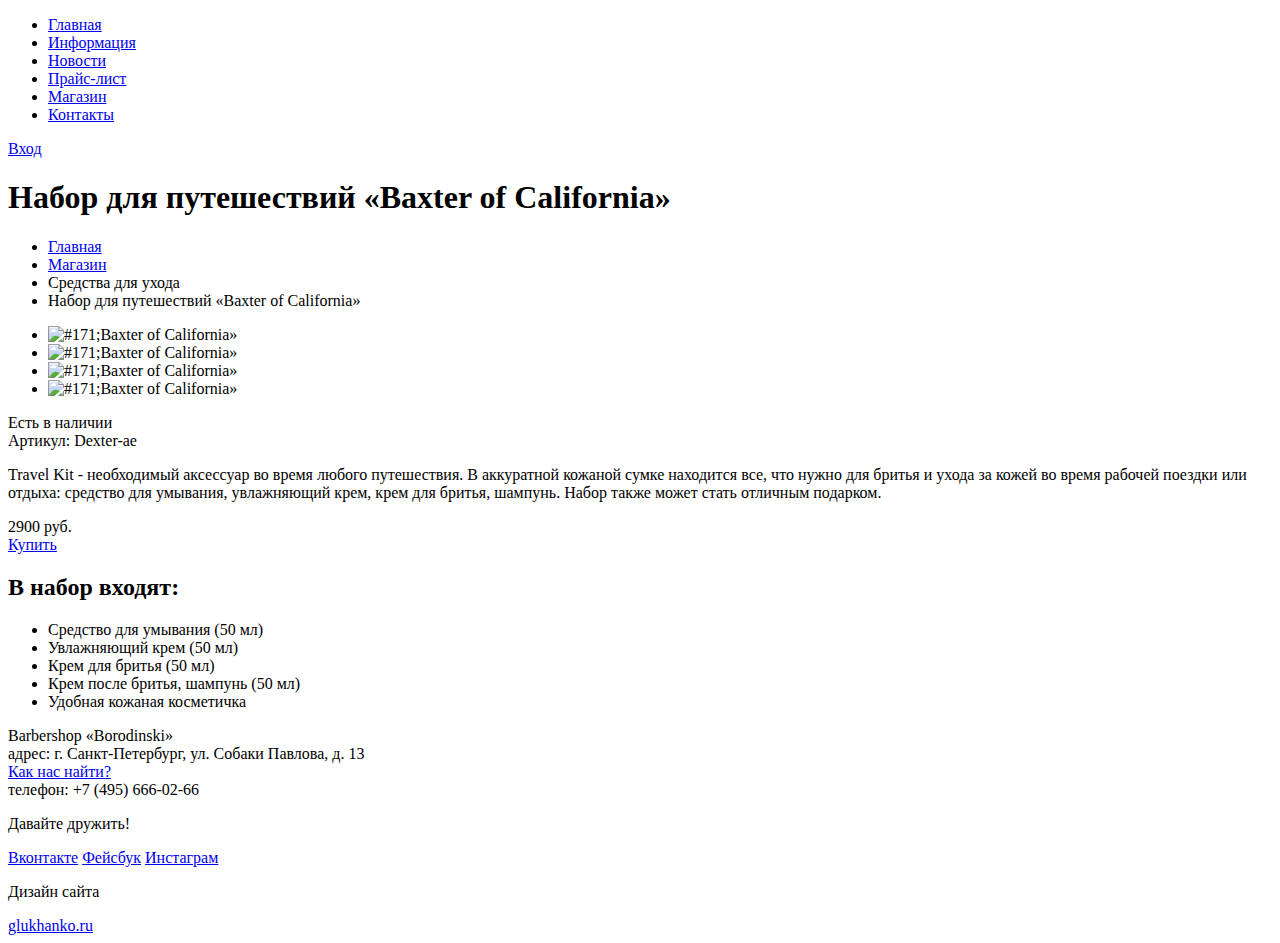
==== item.html @ 538d170b "Add files via upload" ====
<!DOCTYPE html>
<html>
  <head>
    <meta charset="utf-8">
    <title>Item</title>
    <link href='http://fonts.googleapis.com/css?family=PT+Sans+Narrow:700&subset=latin,cyrillic-ext' rel='stylesheet' type='text/css'>
    <link href="css/normalize.css" rel="stylesheet" type="text/css">
    <link href="css/style.css" rel="stylesheet" type="text/css">
    <base href="http://barbershop-borodinski.ru/gancheva/barbershop/">
  </head>
  <body class="item-page">
    <header class="main-header">
      <div class="container clearfix">
        <nav class="main-navigation">
          <ul>
            <li>
              <a href="index.html">Главная</a>
            </li>
            <li>
              <a href="#">Информация</a>
            </li>
            <li>
              <a href="#">Новости</a>
            </li>
            <li>
              <a href="price.html">Прайс-лист</a>
            </li>
            <li class="active">
              <a href="shop.html">Магазин</a>
            </li>
            <li>
              <a href="#">Контакты</a>
            </li>
          </ul>
        </nav>
        <div class="user-block">
          <a href="#" class="login">Вход</a>
        </div>    
      </div>
    </header>
    <div class="container">
      <div class="inner-page-title">
        <h1>Набор для путешествий &#171;Baxter of California&#187;</h1>
        <ul class="breadcrumbs">
          <li>
            <a href="index.html">Главная</a>
          </li>
          <li>  
            <a href="shop.html">Магазин</a>
          </li>
          <li>Средства для ухода</li>
          <li  class="current">Набор для путешествий &#171;Baxter of California&#187;</li>
        </ul>    
      </div>
      <div class="inner-content-columns clearfix">
        <div class="item-column-left">
          <ul class="screens">
            <li>
            <img src="images/item_preview_big.jpg" width="460" height="499" alt="#171;Baxter of California&#187;">
            </li>
            <li>
            <img src="images/item_preview_1.jpg" width="140" height="149" alt="#171;Baxter of California&#187;">
            </li>
            <li>
            <img src="images/item_preview_2.jpg" width="140" height="149" alt="#171;Baxter of California&#187;">
            </li>
            <li>
            <img src="images/item_preview_3.jpg" width="140" height="149" alt="#171;Baxter of California&#187;">
            </li>
          </ul>  
        </div> 
        <div class="item-column-right"> 
          <div class="item-about-info">
            <div class="item-present">Есть в наличии</div>
            <div class="item-number">Артикул: Dexter-ae</div>
          </div>
          <div class="item-info">
            <p>Travel Kit - необходимый аксессуар во время любого путешествия. В аккуратной кожаной сумке находится все, что нужно для бритья и ухода за кожей во время рабочей поездки или отдыха: средство для умывания, увлажняющий крем, крем для бритья, шампунь. Набор также может стать отличным подарком.</p>
            <div class="item-price-block">
              <div class="item-price">2900 руб.</div>
              <a class="item-price-btn" href="#">Купить</a>
            </div>
          </div>  
          <h2 class="kit-structure">В набор входят:</h2>
          <ul class="features-list">
            <li>Средство для умывания (50 мл)</li>
            <li>Увлажняющий крем (50 мл)</li> 
            <li>Крем для бритья (50 мл)</li>
            <li>Крем после бритья, шампунь (50 мл)</li>
            <li>Удобная кожаная косметичка</li>
          </ul>    
        </div>
      </div>
    </div>
    <footer class="main-footer">
      <div class="container clearfix">
        <section class="footer-contacts">
          Barbershop «Borodinski»<br>
          адрес: г. Санкт-Петербург, ул. Собаки Павлова, д. 13<br>
          <a href="#">Как нас найти?</a><br>
          телефон: +7 (495) 666-02-66
        </section>
        <section class="footer-social">
          <p>Давайте дружить!</p>
          <a href="#" class="social-btn social-btn-vk">Вконтакте</a>
          <a href="#" class="social-btn social-btn-fb">Фейсбук</a>
          <a href="#" class="social-btn social-btn-inst">Инстаграм</a>
        </section>
        <section class="footer-copyright">
          <p>Дизайн сайта</p>
          <a href="#" class="btn">glukhanko.ru</a>
        </section>
      </div>
    </footer>
  </body>
</html>
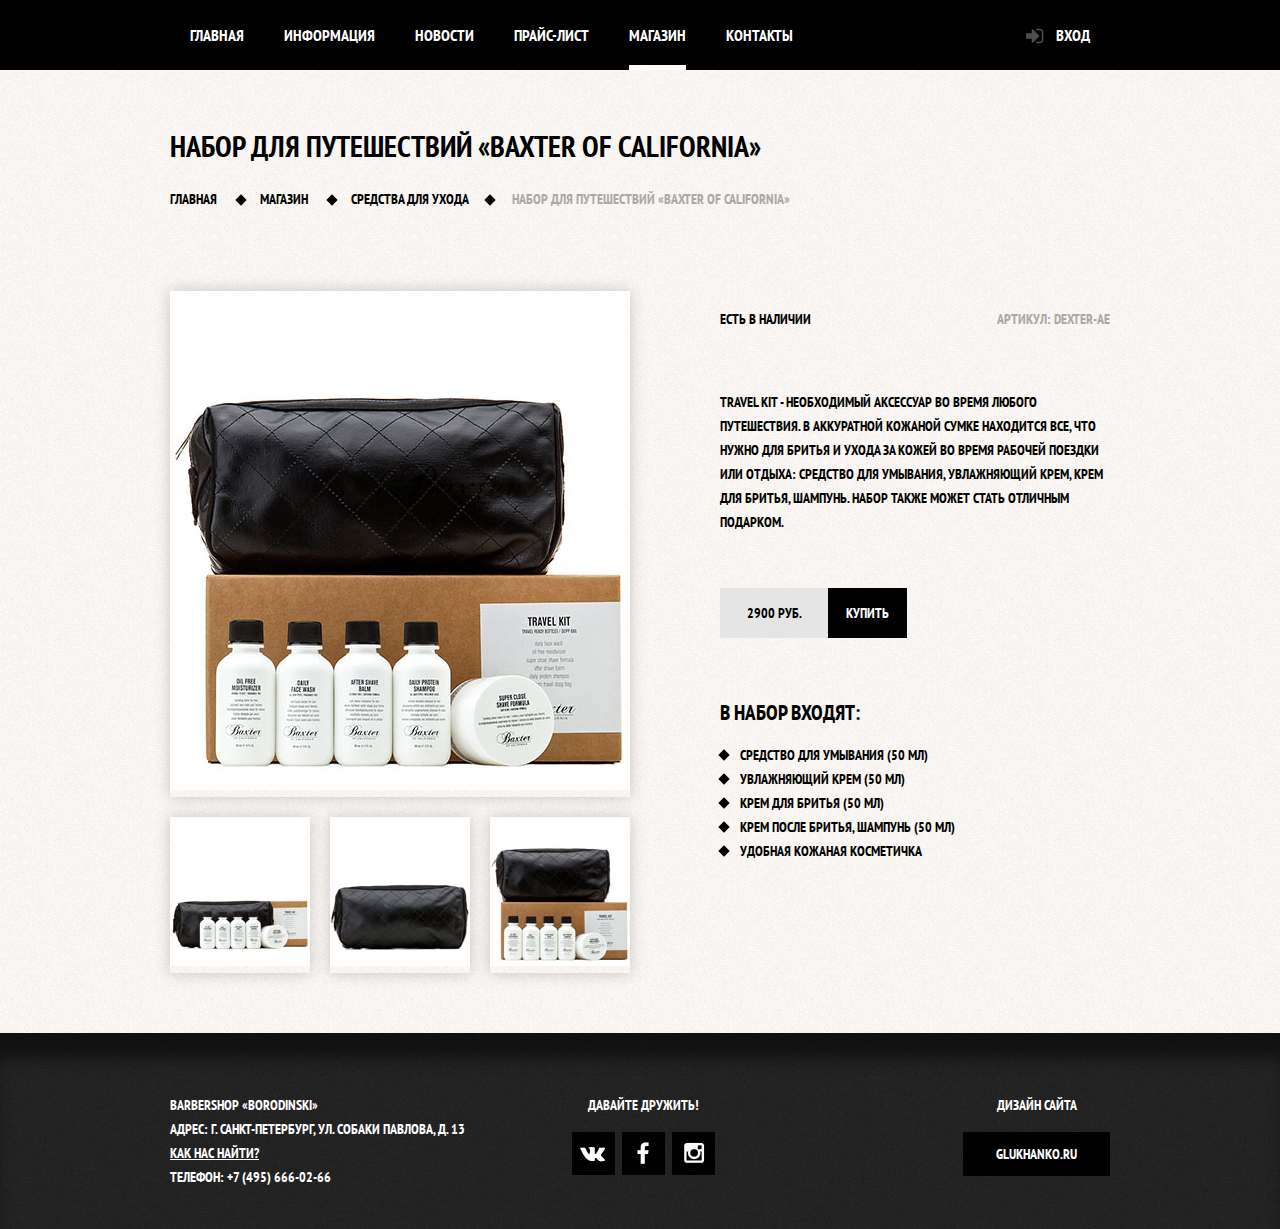
==== commit f925a896: "Update item.html" ====
--- a/item.html
+++ b/item.html
@@ -3,10 +3,9 @@
   <head>
     <meta charset="utf-8">
     <title>Item</title>
-    <link href='http://fonts.googleapis.com/css?family=PT+Sans+Narrow:700&subset=latin,cyrillic-ext' rel='stylesheet' type='text/css'>
+    <link href='https://fonts.googleapis.com/css?family=PT+Sans+Narrow:700&subset=latin,cyrillic-ext' rel='stylesheet' type='text/css'>
     <link href="css/normalize.css" rel="stylesheet" type="text/css">
     <link href="css/style.css" rel="stylesheet" type="text/css">
-    <base href="http://barbershop-borodinski.ru/gancheva/barbershop/">
   </head>
   <body class="item-page">
     <header class="main-header">
--- a/css/style.css
+++ b/css/style.css
@@ -0,0 +1,999 @@
+body {
+  min-width: 960px;
+  font-family: "PT Sans Narrow", sans-serif;
+  font-size: 14px;
+  line-height: 24px;
+  font-weight: 700;
+  text-transform: uppercase;
+  color: #fff;
+  background: #111 url("../images/bg.jpg") no-repeat center top;
+}
+.inner-page {
+  background: #f8f3f0 url("../images/index_bg.png") repeat;
+  color: #000;
+}
+
+.clearfix:after {
+  content: '';
+  display: table;
+  clear: both;
+}
+
+.container {
+  width: 940px;
+  margin: 0 auto;
+  padding: 0 10px;
+}
+
+.main-header {
+  margin-bottom: 60px;
+  background: #000;
+  color: #fff;
+}
+
+.main-navigation {
+  float: left;
+  width: 780px;
+}
+
+.main-navigation ul {
+  margin: 0;
+  padding: 0;
+  font-size: 0;
+  list-style: none;
+}
+
+.main-navigation li {
+  display: inline-block;
+  font-size: 16px;
+  line-height: 20px;
+  vertical-align: top;
+}
+
+.main-navigation a {
+  color: #fff;
+  text-decoration: none;
+  padding: 25px 20px;
+  display: block;
+}
+
+.main-navigation a:hover {
+  background: #242424;
+}
+
+.main-navigation .active a {
+  position: relative;
+}
+
+.main-navigation .active a:hover {
+  background: none;
+}
+
+.main-navigation .active a:after {
+  content: "";
+  position: absolute;
+  bottom: 0;
+  left: 20px;
+  right: 20px;
+  height: 5px;
+  background: white;
+}
+.user-block {
+  float: right;
+  max-width: 140px;
+}
+
+.login{
+  position: relative;
+  display: block;
+  padding: 25px 0;
+  padding-left: 50px;
+  padding-right: 20px;
+  font-size: 16px;
+  line-height: 20px;
+  color: #fff;
+  text-decoration: none;
+}
+
+.login:active,
+.login:hover {
+  background: #242424;
+}
+
+.login:before {
+  content: " ";
+  position: absolute;
+  top: 28px;
+  left: 20px;
+  height: 16px;
+  width: 18px;
+  background: url("../images/all_sprite_img2.png") no-repeat;
+  background-position:  -236px 0;
+}
+
+.login:hover:before {
+  background-position: -274px 0;
+}
+
+.inner-page .main-header {
+  margin-bottom: 55px;
+}
+
+.inner-page-title {
+  margin-bottom: 55px;
+}
+
+.inner-page-title h1 {
+  margin: 0;
+  margin-bottom: 20px;
+  padding: 0;
+  font-size: 30px;
+  line-height: 42px;
+}
+
+.breadcrumbs {
+  margin: 0;
+  padding: 0;
+  list-style: none;
+}
+
+.breadcrumbs li {
+  position: relative;
+  display: inline;
+  padding-right: 40px;
+}
+
+.breadcrumbs li:after {
+  content: "";
+
+  position: absolute;
+  top: 6px;
+  right: 15px;
+
+  width: 8px;
+  height: 8px;
+
+  background: #000;
+  transform: rotate(45deg);
+}
+
+.breadcrumbs a {
+  text-decoration: none;
+  color: #000;
+}
+
+.breadcrumbs a:hover {
+  text-decoration: underline;
+}
+
+.breadcrumbs .current {
+  color: #aba9a7;
+}
+
+.breadcrumbs .current:after {
+  display: none;
+}
+
+.inner-content {
+  margin-bottom: 75px;
+}
+
+.inner-content h2 {
+  margin-top: 60px;
+  margin-bottom: 30px;
+  font-size: 24px;
+  line-height: 30px;
+}
+
+.inner-content p {
+  margin: 14px 0;
+}
+
+.inner-content table {
+  border-collapse: collapse;
+}
+
+.inner-content td {
+  padding: 10px 15px;
+  border: 2px solid black;
+}
+
+.price-slogan {
+  margin-top: 55px;
+  margin-bottom: 65px;
+
+  text-align: center;
+}
+
+.price-slogan h2 {
+  position: relative;
+  z-index:2;
+  display: inline;
+  margin: 0;
+  padding: 0 25px;
+  font-size: 48px;
+  line-height: 48px;
+  text-align: center;
+  background: #f8f3f0 url("../images/index_bg.png") repeat;
+}
+
+.price-slogan:after {
+  content: "";
+  position: relative;
+  top: -25px;
+  z-index: 1;
+  display: block;
+  border-bottom: 2px solid black;
+}
+
+.features-list {
+  margin: 14px 0;
+  padding: 0;
+  list-style: none;
+}
+
+.features-list li {
+  position: relative;
+
+  margin-bottom: 15px;
+  padding-left: 20px;
+}
+
+.features-list li:before {
+  content: "";
+  position: absolute;
+  top: 8px;
+  left: 0;
+  width: 8px;
+  height: 8px;
+  background: #000;
+  transform: rotate(45deg);
+}
+.item-page .features-list li {
+  margin-bottom: 0;
+}
+.prices-table {
+  width: 100%;
+}
+
+.prices-table td {
+  width: 50%;
+}
+
+.prices-table td:last-child {
+  text-align: center;
+}
+
+.inner-content-columns {
+  margin: 60px 0;
+}
+
+.inner-content-column-left,
+.inner-content-column-right {
+  width: 460px;
+}
+
+.inner-content-column-left {
+  float: left;
+}
+
+.inner-content-column-right {
+  float: right;
+}
+
+.inner-content-column-left *:first-child,
+.inner-content-column-right *:first-child {
+  margin-top: 0;
+}
+
+.inner-content-column-left *:last-child,
+.inner-content-column-right *:last-child {
+  margin-bottom: 0;
+}
+
+.price-about {
+  padding-right: 80px;
+}
+
+.column-left {
+  max-width: 175px;
+  margin-right: 65px;
+  float: left;
+}
+
+.column-right {
+  max-width: 700px;
+  float: right;
+}
+
+.gallery-item {
+  position: relative;
+  width: 220px;
+  height: 286px;
+  background: #fff;
+  margin-right: 20px;
+  float: left;
+  line-height: 18px;
+  margin-bottom: 20px;
+  -webkit-box-shadow: 0 0 15px 0 rgba(0, 1, 1, .2);
+  -moz-box-shadow: 0 0 15px 0 rgba(0, 1, 1, .2);
+  box-shadow: 0 0 15px 0 rgba(0, 1, 1, .2);
+}
+
+.gallery-item:nth-child(3), .gallery-item:nth-child(6){
+  margin-right: 0;
+}
+
+.gallery-item a {
+  display: block;
+  text-decoration: none;
+  color: #000;
+  text-transform: none;
+}
+
+.gallery-item .items-group-title {
+  text-transform: uppercase;
+  padding-left: 17px;
+
+}
+.gallery-item:hover {
+  -webkit-box-shadow: 0 0 25px 5px rgba(0, 1, 1, .2);
+  -moz-box-shadow: 0 0 25px 5px rgba(0, 1, 1, .2);
+  box-shadow: 0 0 25px 5px rgba(0, 1, 1, .2);
+
+}
+.item-price-btn, .item-price {
+  margin: 17px 17px;
+  position: absolute;
+}
+
+.catalog-page .item-price-btn {
+  text-transform: uppercase;
+  background: #000;
+  color: #fff;
+  padding: 13px 18px;
+  margin-left: 125px;
+}
+
+.gallery-item  .item-price-btn:hover, .paginator a:hover {
+  background: #663d15;
+}
+
+.item-price {
+  background: #e5e5e5;
+  width: 109px;
+  padding: 13px 0;
+  text-align: center;
+}
+
+.paginator {
+  margin-top: 24px;
+  float: left;
+}
+
+.paginator a{
+  display: inline-block;
+  height: 43px;
+  width: 43px;
+  background: #000;
+  text-align: center;
+  vertical-align: middle;
+  line-height: 43px;
+  color: #fff;
+  text-decoration: none;
+  margin-right: 7px;
+}
+
+.paginator .current {
+  display: inline-block;
+  background: #fff;
+  color: #000;
+  height: 43px;
+  width: 43px;
+  text-align: center;
+  line-height: 43px;
+  margin-right: 7px;
+}
+
+.filter-block input[type="checkbox"], input[type="radio"] {
+  display: none;
+}
+
+.filter-block label {
+  display: block;
+}
+
+.filter-block input[type="checkbox"]+label, 
+.filter-block input[type="radio"]+label{
+  position:relative;
+  cursor:pointer;
+  padding-left: 43px;
+  margin-bottom: 18px;
+  vertical-align: middle;
+}
+
+.filter-block input[type="radio"]+label:before,
+.filter-block input[type="checkbox"]+label:before {
+  content: "";
+  position: absolute;
+  display: inline-block;
+  width: 16px;
+  height: 16px;
+  top: 0;
+  left: 0;
+  vertical-align: middle;
+  border: 2px solid #000;
+
+}
+
+.filter-block input[type="radio"]+label:before {
+  border-radius: 50%;
+}
+
+.filter-block input[type="checkbox"]:checked + label:before {
+  background: url("../images/checked.png") no-repeat center;
+}
+
+.filter-block input[type="radio"]:checked + label:before {
+  background: url("../images/dot.png") no-repeat center;
+}
+
+.filter-block input[type="checkbox"]+label:hover, 
+.filter-block input[type="radio"]+label:hover {
+  color: #663d15;
+}
+
+.logo {
+  width: 368px;
+  height: 204px;
+  margin: 0 auto;
+  margin-bottom: 25px;
+}
+
+.logo img {
+  width: 368px;
+  height: 204px;
+}
+
+.features-row {
+  margin-bottom: 80px;
+}
+
+.features-title {
+  position: relative;
+  padding-bottom: 50px;
+  margin-bottom: 30px;
+  font-size: 30px;
+  line-height: 42px;
+}
+
+.features-item p {
+  margin: 10px;
+}
+
+.features-item {
+  float: left;
+  width: 300px;
+  margin-right: 20px;
+  text-align: center; 
+}
+
+.features-title:after{
+  content: " ";
+  position: absolute;
+  width: 20px;
+  height: 20px;
+  background-color: #fff;
+  transform:rotate(45deg);
+  bottom: 0;
+  left: 50%;
+  margin-left: -10px;
+}
+
+.features-item:last-child {
+  margin-right: 0;
+}
+
+.index-content {
+  padding: 50px 80px;
+  color: #000;
+  margin-bottom: 35px;
+  background:url("../images/index_shadow.png") no-repeat center,
+    #f8f5f2 url("../images/index_bg.png");
+}
+
+.content-column-left {
+  width: 350px;
+}
+
+.content-column-right {
+  width: 300px;
+}
+
+.content-column-left {
+  float: left;
+}
+
+.content-column-right {
+  float: right;
+}
+
+.content-column-title {
+  margin: 0;
+  margin-bottom: 35px;
+  font-size: 30px;
+  line-height: 42px;
+}
+
+.btn {
+  display: inline-block;
+  vertical-align: center;
+  padding: 10px 33px;
+  margin-right: 16px;
+  font-family: "PT Sans Narrow", sans-serif;
+  font-size: 14px;
+  line-height: 24px;
+  font-weight: 700;
+  text-transform: uppercase;
+  text-decoration: none;
+  text-align: center;
+  color: #fff;
+  background: #000;
+  border: none;
+  outline: none;
+  cursor: pointer;
+}
+
+.btn:hover,
+.btn:active {
+  background: #663d15;
+}
+
+.news-preview {
+  margin: 0;
+  padding: 0;
+  list-style: none;
+}
+
+.news-preview li {
+  margin-bottom: 25px;
+}
+
+.news-preview time {
+  font-family: "PT Sans Narrow";
+  font-weight: 400;
+  text-transform: none;
+  padding-top: 12px;
+}
+
+.gallery {
+  position: relative;
+  height: 260px;
+}
+
+.gallery-content {
+  height: 164px;
+  margin: 0;
+  border: 7px solid white;
+  background: #ccc;
+}
+
+.gallery-content img {
+  width: 286px;
+  height: 164px;
+}
+
+.gallery .btn{
+  position: absolute;
+  bottom: 0;
+  width: 140px;
+  margin: 0;
+}
+
+.gallery-prev {
+  left: 0;
+}
+
+.gallery-next {
+  right: 0;
+}
+
+.index-content p {
+  margin: 0;
+  margin-bottom: 25px;
+}
+
+.appointment-form input {
+  float: left;
+  margin-right: 20px;
+  margin-bottom: 20px;
+  width: 106px;
+  padding: 10px 15px;
+  border: 2px solid #000;
+  font-family: "PT Sans Narrow", sans-serif;
+  font-size: 14px;
+  line-height: 24px;
+  text-transform: uppercase;
+  color: #000;
+  background: #fbf8f5;
+  outline: none;
+}
+input::-webkit-input-placeholder {
+  color: #000;
+}
+.appointment-form input:nth-child(2n){
+  margin-right: 0;
+}
+
+.appointment-form input:focus {
+  border: 2px solid #663d15;
+}
+
+.appointment-form .btn {
+  width: 100%;
+  clear: both;
+}
+
+.catalog-page {
+  background: #f8f3f0 url("../images/index_bg.png") repeat;
+  color: #000;
+}
+
+.catalog-page .main-header {
+  margin-bottom: 55px;
+}
+
+.catalog-page .main-footer, .item-page .main-footer {
+  -webkit-box-shadow: 0 30px 15px -5px rgba(0, 0, 0, .5)inset;
+  -moz-box-shadow: 0 30px 15px -5px rgba(0, 0, 0, .5)inset;
+  box-shadow: 0 30px 15px -5px rgba(0, 0, 0, .5)inset;
+}
+.item-page {
+  background: #f8f3f0 url("../images/index_bg.png") repeat;
+  color: #000;
+  
+}
+
+.item-page .main-header {
+  margin-bottom: 55px;
+}
+.item-column-left {
+  float: left;
+  width: 460px;
+}
+.item-column-right {
+  float: right;
+  max-width: 390px;
+  margin-left: 80px;
+}
+.screens{
+  list-style: none;
+  float: left;
+  margin: 0;
+  padding: 0;
+}
+.screens li {
+  float: left;
+  display: inline-block;
+  margin-right: 20px;
+  margin-top: 20px;
+  -webkit-box-shadow:0 0 15px 0 rgba(0, 1, 1, .2);
+  -moz-box-shadow:0 0 15px 0 rgba(0, 1, 1, .2);
+  box-shadow:0 0 15px 0 rgba(0, 1, 1, .2);
+}
+
+.screens li:last-child {
+  margin-right: 0;
+}
+
+.item-about-info {
+  position: relative;
+  margin-top: 60px;
+  
+}
+
+.item-present, .item-number {
+  position: absolute;
+}
+.item-present {
+  left: 0;
+  bottom: 0;
+}
+
+.item-number {
+  right: 0;
+  bottom: 0;
+  color: #aba9a7;
+}
+
+.item-info {
+  padding-top: 45px;
+}
+
+.item-price-block {
+  position: relative;
+  float: left;
+  
+}
+.item-page .item-price-btn, .item-page .item-price {
+  margin-top: 40px;
+  margin-bottom: 65px;
+  
+  position: absolute;
+}
+.item-page .item-price {
+  margin-left: 0;
+}
+
+.item-page .item-price-btn {
+  text-transform: uppercase;
+  background: #000;
+  color: #fff;
+  padding: 13px 18px;
+  margin-left: 108px;
+}
+.item-page .item-price-block a {
+  text-decoration: none;
+}
+.kit-structure {
+  padding-top: 150px;
+}
+.main-footer {
+  margin-top: 60px;
+  padding-top: 60px;
+  padding-bottom: 40px;
+  background: #252525 url("../images/footer_bg2.png") repeat;
+  color: #fff;
+}
+
+.footer-contacts {
+  float: left;
+  width: 320px;
+  margin-right: 80px;
+}
+
+.footer-contacts a {
+  color: #fff;
+}
+
+.footer-contacts a:hover {
+  text-decoration: none;
+}
+
+.footer-social {
+  float: left;
+  text-align: center;
+}
+
+.footer-social p {
+  margin: 0;
+  margin-bottom: 15px;
+}
+
+.social-btn {
+  display: inline-block;
+  width: 43px;
+  height: 43px;
+  vertical-align: top;
+  margin: 0 2px;
+  font-size: 0;
+  text-decoration: none;
+  background: #000 url("../images/all_sprite_img2.png")  no-repeat center;
+  
+}
+
+.social-btn:hover {
+    background: #fff url("../images/all_sprite_img2.png")  no-repeat center;
+}
+
+.social-btn-vk {
+  background-position: 8px 14px;
+}
+
+.social-btn-fb {
+  background-position: -75px 10px;
+}
+
+.social-btn-inst {
+  background-position: -142px 10px;
+}
+
+.social-btn-vk:hover {
+  background-position: -36px 14px;
+}
+
+.social-btn-fb:hover {
+  background-position: -108px 10px;
+}
+
+.social-btn-inst:hover {
+  background-position:  -183px 10px;
+}
+
+.footer-copyright p {
+  margin: 0;
+  margin-bottom: 15px;
+  text-align: center;
+}
+
+.footer-copyright {
+  float: right;
+  max-width: 320px;
+}
+
+.footer-copyright .btn {
+  margin-right: 0; 
+}
+
+.footer-copyright .btn:hover {
+  color: #000;
+  background: #fff;
+}
+
+.modal-content {
+  position: absolute;
+  top: 0;
+  left: 50%;
+  display: none;
+  width: 300px;
+  margin-top: 150px;
+  margin-left: -230px;
+  padding: 50px 80px;
+
+  color: black;
+  background: #f8f3f0 url("../images/index_bg.png");
+  box-shadow: 0 30px 50px rgba(0,0,0,.7);
+}
+
+.modal-content-close {
+  position: absolute;
+  top: 0;
+  right: -50px;
+  width: 40px;
+  height: 40px;
+
+  font-size: 0;
+  cursor: pointer;
+  background: url("../images/sprites-image.png") no-repeat center;
+  background-position: 10px -130px;
+}
+
+.modal-content h2 {
+  margin: 0;
+  margin-bottom: 20px;
+
+  font-size: 30px;
+  line-height: 42px;
+}
+
+.modal-content p {
+  margin: 0;
+  margin-bottom: 14px;
+}
+
+.modal-content .login-form {
+  margin-top: 30px;
+  margin-bottom: 10px;
+}
+
+.login-form input[type="text"],
+.login-form input[type="password"] {
+  width: 236px;
+  margin: 0;
+  margin-bottom: 10px;
+  padding: 10px 20px;
+  padding-right: 40px;
+
+  font-family: "PT Sans Narrow", sans-serif;
+  font-size: 14px;
+  line-height: 24px;
+  text-transform: uppercase;
+
+  color: #000;
+  border: 2px solid #000;
+  outline: none;
+  background: #f9f6f3;
+}
+
+.login-form input:focus {
+  border-color: #663d15;
+}
+
+.login-form input.icon-user {
+  background-image: url("../images/sprites-image.png");
+  background-repeat: no-repeat;
+  background-position: 100% -1095px;
+}
+
+.login-form input.icon-password {
+  background-image: url("../images/sprites-image.png");
+  background-repeat: no-repeat;
+  background-position: 100% -329px;
+}
+
+.login-form .restore {
+  float: right;
+  color: #000;
+}
+
+.login-form .btn {
+  width: 100%;
+  margin-top: 15px;
+}
+
+.login-form input[type="checkbox"] {
+  display: none;
+}
+
+.login-form input[type="checkbox"] + label {
+  position: relative;
+
+  display: inline-block;
+  padding-left: 30px;
+
+  cursor: pointer;
+  vertical-align: top;
+}
+
+.login-form input[type="checkbox"] + label:hover {
+  color: #663d15;
+}
+
+.login-form input[type="checkbox"] + label::before {
+  content: "";
+
+  position: absolute;
+  top: 2px;
+  left: 0;
+
+  width: 17px;
+  height: 17px;
+  border: 2px solid #000;
+}
+
+.login-form input[type="checkbox"] + label::before {
+  content: "";
+
+  position: absolute;
+  top: 2px;
+  left: 0;
+
+  width: 17px;
+  height: 17px;
+  border: 2px solid #000;
+}
+
+.modal-content-map {
+  display: none;
+
+  position: fixed;
+  top: 50%;
+  left: 50%;
+
+  width: 766px;
+  height: 561px;
+  margin-left: -390px;
+  margin-top: -287.5px;
+  border: 7px solid white;
+
+  background: #e9e5dc url("../images/map.png");
+  box-shadow: 0 30px 50px rgba(0,0,0,.7);
+}
+
+
+
+
+
+
+
+
+
+
+
+
+
+
+
+
+
+
